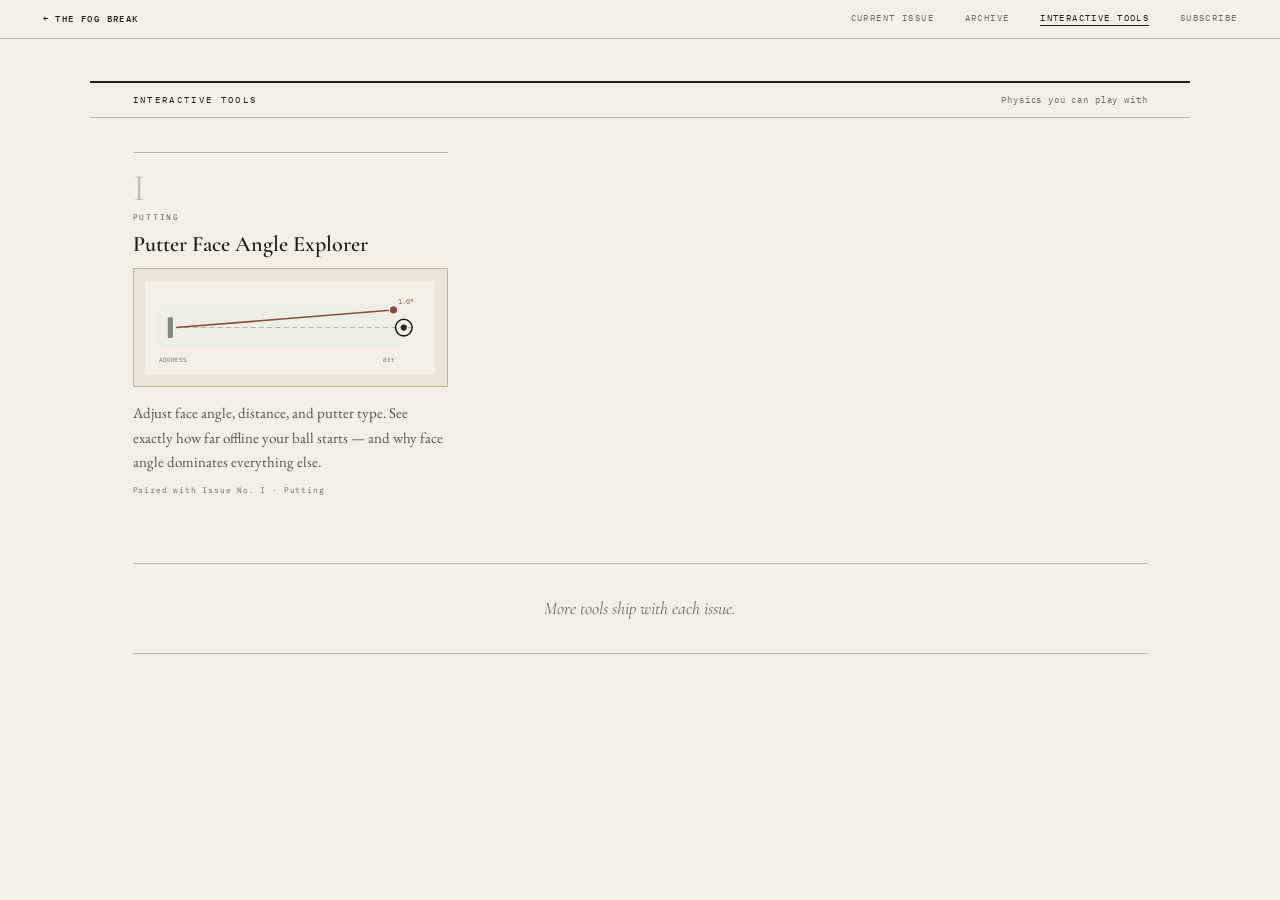
==== tools/index.html @ 0d7295c2 "Add all missing files: tools, favicon, netlify function" ====
<!DOCTYPE html>
<html lang="en">
<head>
<meta charset="UTF-8">
<meta name="viewport" content="width=device-width, initial-scale=1.0">
<title>Interactive Tools — The Fog Break</title>
<link rel="icon" type="image/svg+xml" href="/assets/favicon.svg">
<link href="https://fonts.googleapis.com/css2?family=Cormorant+Garamond:ital,wght@0,300;0,400;0,500;0,600;0,700;1,300;1,400;1,500&family=EB+Garamond:ital,wght@0,400;0,500;0,600;0,700;1,400;1,500&family=IBM+Plex+Mono:wght@300;400;500&display=swap" rel="stylesheet">
<style>
  :root {
    --ink: #1d1f1c;
    --parchment: #f3efe6;
    --cream: #eae5d8;
    --moss: #4a6348;
    --moss-soft: #dfe7dd;
    --rule: #bfb5a0;
    --caption: #736a5c;
  }
  * { margin: 0; padding: 0; box-sizing: border-box; }
  html { font-size: 17px; }
  body { background: var(--parchment); color: var(--ink); font-family: 'EB Garamond', 'Cormorant Garamond', Georgia, serif; -webkit-font-smoothing: antialiased; }

  .site-nav { display: flex; justify-content: space-between; align-items: center; padding: 0.7rem 2.5rem; border-bottom: 1px solid var(--rule); font-family: 'IBM Plex Mono', monospace; font-size: 0.52rem; letter-spacing: 0.16em; text-transform: uppercase; }
  .site-nav .nav-home { color: var(--ink); text-decoration: none; font-weight: 500; }
  .site-nav .nav-home:hover { color: var(--moss); }
  .site-nav .nav-links { display: flex; gap: 1.8rem; }
  .site-nav .nav-links a { color: var(--caption); text-decoration: none; transition: color 0.2s; }
  .site-nav .nav-links a.active { color: var(--ink); border-bottom: 1px solid var(--ink); padding-bottom: 2px; }
  .site-nav .nav-links a:hover { color: var(--moss); }

  .page-header {
    max-width: 1100px;
    margin: 2.5rem auto 0;
    padding: 0 2.5rem;
    border-top: 2px solid var(--ink);
    border-bottom: 1px solid var(--rule);
    padding-top: 0.6rem;
    padding-bottom: 0.6rem;
    display: flex;
    justify-content: space-between;
    align-items: baseline;
  }
  .page-header h1 { font-family: 'IBM Plex Mono', monospace; font-size: 0.55rem; letter-spacing: 0.25em; text-transform: uppercase; color: var(--ink); font-weight: 400; }
  .page-header .sub { font-family: 'IBM Plex Mono', monospace; font-size: 0.5rem; color: var(--caption); letter-spacing: 0.1em; }

  .tools-grid {
    max-width: 1100px;
    margin: 2rem auto 4rem;
    padding: 0 2.5rem;
    display: grid;
    grid-template-columns: repeat(3, 1fr);
    gap: 2rem;
  }

  .tool-card {
    border-top: 1px solid var(--rule);
    padding-top: 1rem;
    text-decoration: none;
    color: inherit;
    display: block;
    transition: border-color 0.25s;
  }
  .tool-card:hover { border-color: var(--moss); }
  .tool-card:hover .card-title { color: var(--moss); }

  .card-num { font-family: 'Cormorant Garamond', serif; font-weight: 300; font-size: 2.2rem; color: var(--rule); line-height: 1; margin-bottom: 0.3rem; }
  .card-topic { font-family: 'IBM Plex Mono', monospace; font-size: 0.48rem; letter-spacing: 0.22em; text-transform: uppercase; color: var(--moss); margin-bottom: 0.5rem; }
  .card-title { font-family: 'Cormorant Garamond', serif; font-weight: 600; font-size: 1.3rem; line-height: 1.25; margin-bottom: 0.6rem; color: var(--ink); transition: color 0.25s; }
  .card-preview { background: var(--cream); border: 1px solid var(--rule); padding: 0.7rem; margin: 0.6rem 0 0.8rem; }
  .card-preview svg { width: 100%; height: auto; display: block; }
  .card-excerpt { font-size: 0.88rem; line-height: 1.65; color: #555; margin-bottom: 0.6rem; }
  .card-meta { font-family: 'IBM Plex Mono', monospace; font-size: 0.48rem; letter-spacing: 0.1em; color: var(--caption); }

  .coming-soon { max-width: 1100px; margin: 0 auto 4rem; padding: 0 2.5rem; }
  .coming-soon-inner { border-top: 1px solid var(--rule); border-bottom: 1px solid var(--rule); padding: 2rem 0; text-align: center; font-family: 'Cormorant Garamond', serif; font-style: italic; font-size: 1.05rem; color: var(--caption); }

  @media (max-width: 768px) {
    .tools-grid { grid-template-columns: 1fr; }
    .site-nav { padding: 0.7rem 1rem; }
    .site-nav .nav-links { gap: 1rem; }
  }
</style>
</head>
<body>

<nav class="site-nav">
  <a href="/" class="nav-home">&larr; The Fog Break</a>
  <div class="nav-links">
    <a href="/">Current Issue</a>
    <a href="/#archive">Archive</a>
    <a href="/tools/" class="active">Interactive Tools</a>
    <a href="/#subscribe">Subscribe</a>
  </div>
</nav>

<div class="page-header">
  <h1>Interactive Tools</h1>
  <span class="sub">Physics you can play with</span>
</div>

<div class="tools-grid">

  <a href="/tools/putter-face-angle.html" class="tool-card">
    <div class="card-num">I</div>
    <div class="card-topic">Putting</div>
    <div class="card-title">Putter Face Angle Explorer</div>
    <div class="card-preview">
      <svg viewBox="0 0 280 90" xmlns="http://www.w3.org/2000/svg">
        <rect width="100%" height="100%" fill="#f3efe6"/>
        <rect x="10" y="25" width="240" height="40" fill="#e8efe6" opacity="0.5" rx="1"/>
        <line x1="30" y1="45" x2="260" y2="45" stroke="#bfb5a0" stroke-width="1" stroke-dasharray="5 3"/>
        <line x1="30" y1="45" x2="240" y2="28" stroke="#8b4a3f" stroke-width="1.5"/>
        <circle cx="250" cy="45" r="8" fill="none" stroke="#1d1f1c" stroke-width="1.5"/>
        <circle cx="250" cy="45" r="3" fill="#2a2a28"/>
        <circle cx="240" cy="28" r="4" fill="#8b4a3f" stroke="#fff" stroke-width="1"/>
        <rect x="22" y="35" width="5" height="20" rx="1" fill="#4a6348" opacity="0.7"/>
        <text x="244" y="22" font-family="'IBM Plex Mono',monospace" font-size="7" fill="#8b4a3f">1.0&deg;</text>
        <text x="14" y="78" font-family="'IBM Plex Mono',monospace" font-size="6" fill="#736a5c">ADDRESS</text>
        <text x="230" y="78" font-family="'IBM Plex Mono',monospace" font-size="6" fill="#736a5c">8ft</text>
      </svg>
    </div>
    <p class="card-excerpt">Adjust face angle, distance, and putter type. See exactly how far offline your ball starts &mdash; and why face angle dominates everything else.</p>
    <div class="card-meta">Paired with Issue No. I &middot; Putting</div>
  </a>

</div>

<div class="coming-soon">
  <div class="coming-soon-inner">More tools ship with each issue.</div>
</div>

</body>
</html>
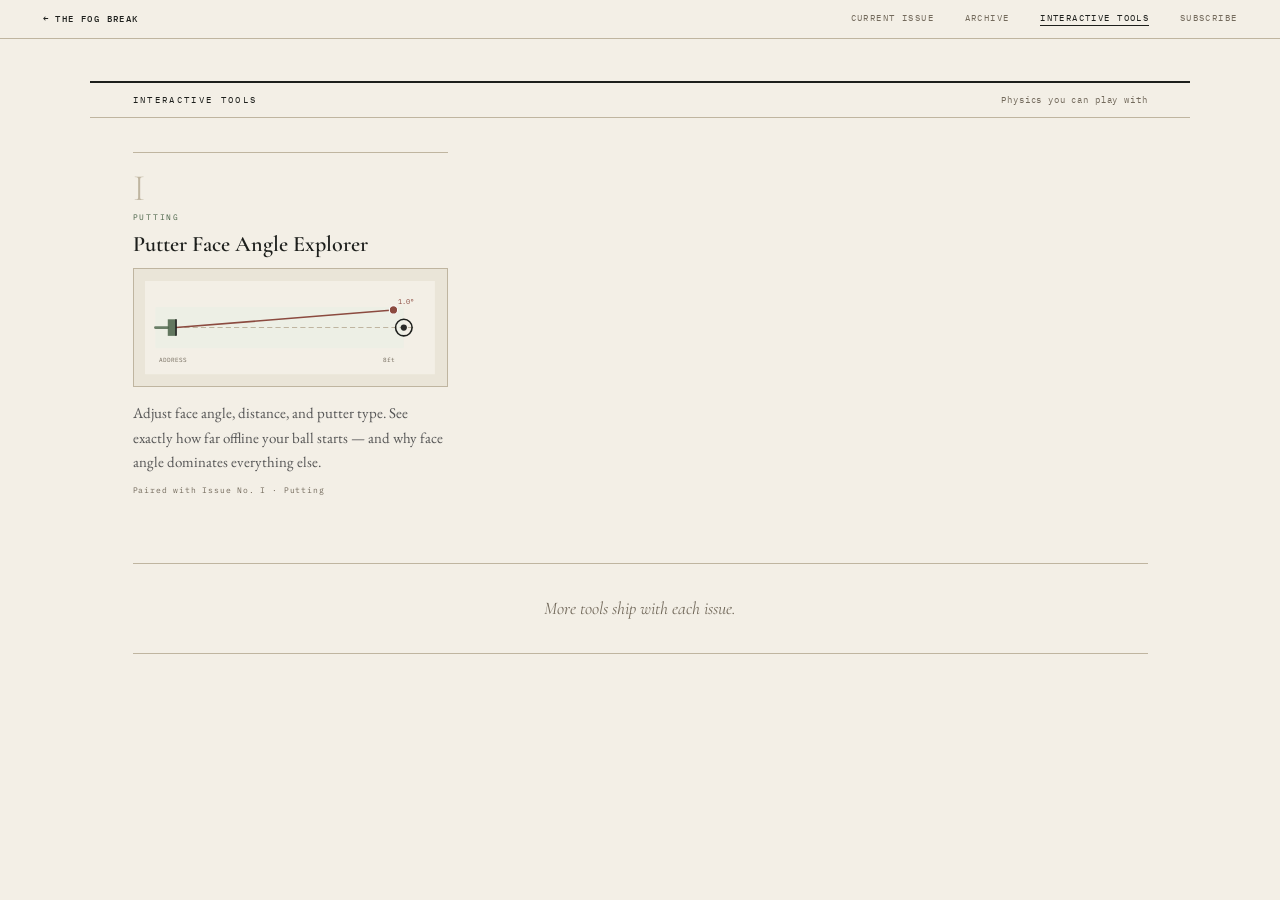
==== commit 0fa3aa2d: "Putter type silhouettes: blade/mallet/zero-torque with rotation" ====
--- a/tools/index.html
+++ b/tools/index.html
@@ -113,7 +113,10 @@
         <circle cx="250" cy="45" r="8" fill="none" stroke="#1d1f1c" stroke-width="1.5"/>
         <circle cx="250" cy="45" r="3" fill="#2a2a28"/>
         <circle cx="240" cy="28" r="4" fill="#8b4a3f" stroke="#fff" stroke-width="1"/>
-        <rect x="22" y="35" width="5" height="20" rx="1" fill="#4a6348" opacity="0.7"/>
+        <!-- blade putter top-down -->
+        <line x1="10" y1="45" x2="22" y2="45" stroke="#4a6348" stroke-width="2.5" stroke-linecap="round" opacity="0.8"/>
+        <rect x="22" y="37" width="8" height="16" fill="#4a6348" opacity="0.85"/>
+        <line x1="30" y1="37" x2="30" y2="53" stroke="#1d1f1c" stroke-width="1.5"/>
         <text x="244" y="22" font-family="'IBM Plex Mono',monospace" font-size="7" fill="#8b4a3f">1.0&deg;</text>
         <text x="14" y="78" font-family="'IBM Plex Mono',monospace" font-size="6" fill="#736a5c">ADDRESS</text>
         <text x="230" y="78" font-family="'IBM Plex Mono',monospace" font-size="6" fill="#736a5c">8ft</text>
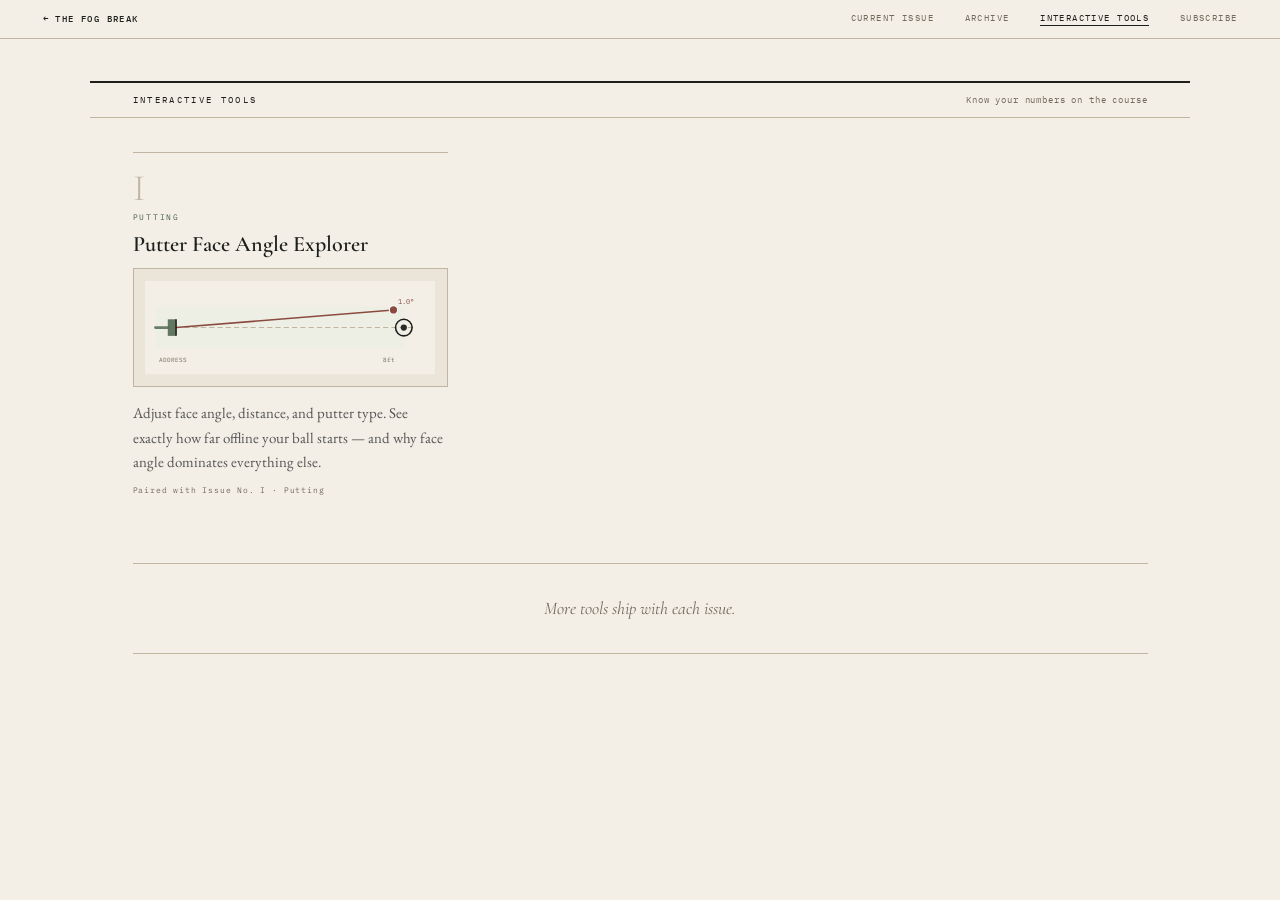
==== commit 2225e6db: "v2 article: font unification, site nav, tool link after Fig 1; homepage diagram update" ====
--- a/tools/index.html
+++ b/tools/index.html
@@ -95,7 +95,7 @@
 
 <div class="page-header">
   <h1>Interactive Tools</h1>
-  <span class="sub">Physics you can play with</span>
+  <span class="sub">Know your numbers on the course</span>
 </div>
 
 <div class="tools-grid">
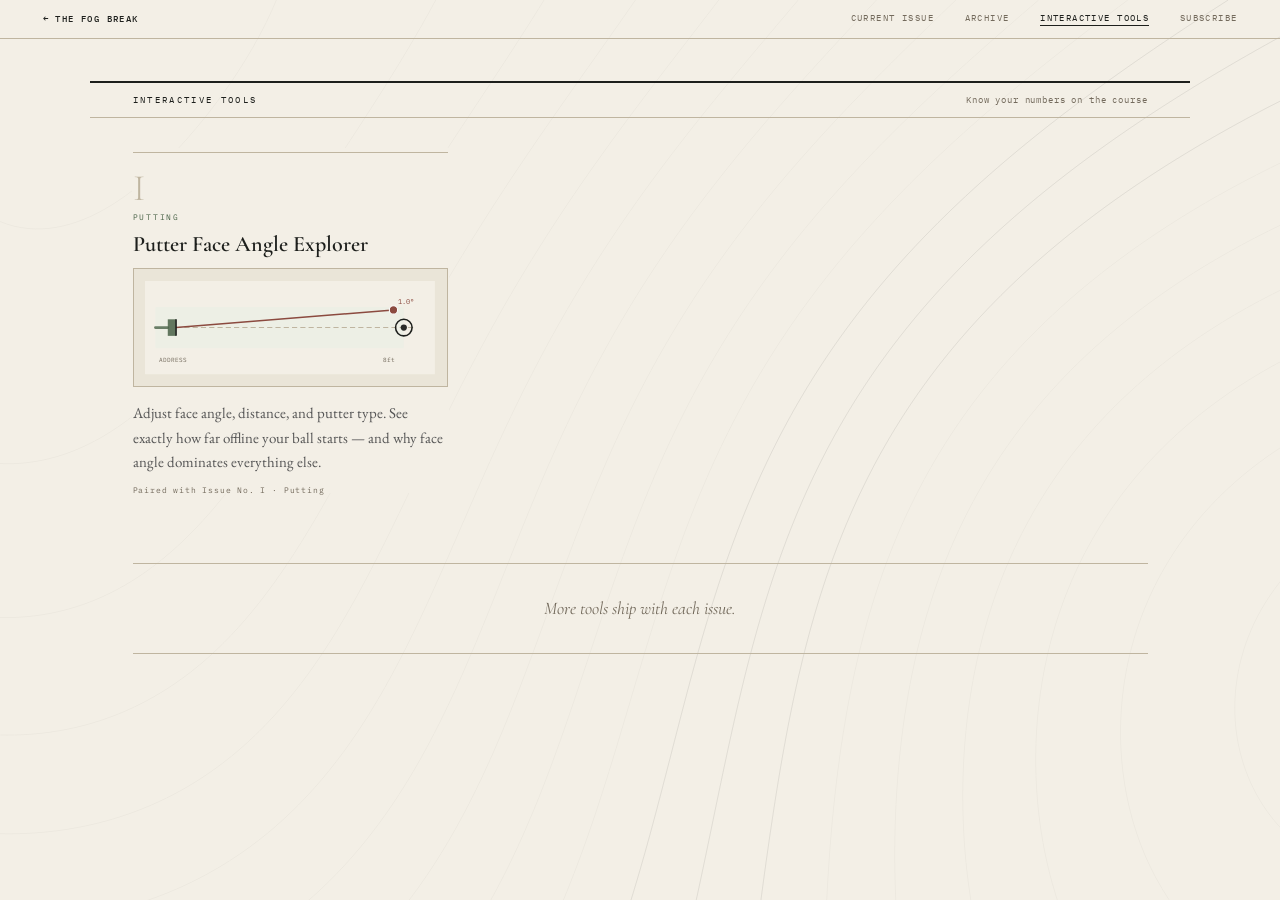
==== commit 6c5f2f27: "Issue No. I polish: topo ambient, motion vocab, tool physics, article pass - Add topo.js ambient con" ====
--- a/tools/index.html
+++ b/tools/index.html
@@ -6,6 +6,7 @@
 <title>Interactive Tools — The Fog Break</title>
 <link rel="icon" type="image/svg+xml" href="/assets/favicon.svg">
 <link href="https://fonts.googleapis.com/css2?family=Cormorant+Garamond:ital,wght@0,300;0,400;0,500;0,600;0,700;1,300;1,400;1,500&family=EB+Garamond:ital,wght@0,400;0,500;0,600;0,700;1,400;1,500&family=IBM+Plex+Mono:wght@300;400;500&display=swap" rel="stylesheet">
+<link rel="stylesheet" href="/assets/motion.css">
 <style>
   :root {
     --ink: #1d1f1c;
@@ -132,5 +133,6 @@
   <div class="coming-soon-inner">More tools ship with each issue.</div>
 </div>
 
+<script src="/assets/topo.js"></script>
 </body>
 </html>
--- a/assets/motion.css
+++ b/assets/motion.css
@@ -0,0 +1,129 @@
+/*
+ * Motion vocabulary — The Fog Break
+ * Six named gestures applied consistently across every page.
+ * Include after page-specific styles. Requires topo.js for the
+ * ink draw-on and margin-wake behaviours.
+ */
+
+/* ── 1. Underline reveal ─────────────────────────────────────────────────────
+   Left-to-right sweep at 280ms ease-out on nav links.
+   Applies to both the centred homepage nav and the top-bar site-nav. */
+
+.nav a,
+.nav-links a {
+  position: relative;
+  text-decoration: none;
+}
+
+.nav a::after,
+.nav-links a::after {
+  content: '';
+  position: absolute;
+  bottom: -2px;
+  left: 0;
+  width: 100%;
+  height: 1px;
+  background: var(--moss, #4a6348);
+  transform: scaleX(0);
+  transform-origin: left;
+  transition: transform 280ms ease-out;
+}
+
+/* Only active reveal on non-active links */
+.nav a:not(.active):hover::after,
+.nav-links a:not(.active):hover::after {
+  transform: scaleX(1);
+}
+
+
+/* ── 2. Paper lift ───────────────────────────────────────────────────────────
+   Cards and tool previews rise 3 px with a soft shadow.
+   Never scales — that's a web-app tic. */
+
+.article-card,
+.archive-card,
+.tool-card {
+  transition:
+    transform    220ms ease-out,
+    box-shadow   220ms ease-out,
+    border-color 250ms ease-out;
+}
+
+.article-card:hover,
+.archive-card:hover,
+.tool-card:hover {
+  transform:  translateY(-3px);
+  box-shadow: 0 6px 20px rgba(29, 31, 28, 0.09);
+}
+
+
+/* ── 3. Crosshair cursor ─────────────────────────────────────────────────────
+   Over any interactive diagram the cursor becomes a crosshair,
+   signalling "this is a tool, not a picture." */
+
+.viz-box,
+.viz-box svg,
+.article-figure,
+.article-figure svg,
+.card-preview svg,
+.hero-diagram svg {
+  cursor: crosshair;
+}
+
+
+/* ── 4. Ink draw-on ──────────────────────────────────────────────────────────
+   Article figures start invisible and rise into view on first scroll-entry.
+   topo.js adds .topo-fade on each .article-figure, then adds .topo-visible
+   via IntersectionObserver. Once. Never on re-entry. */
+
+.article-figure.topo-fade {
+  opacity: 0;
+  transform: translateY(10px);
+  transition: opacity 700ms ease-out, transform 700ms ease-out;
+}
+
+.article-figure.topo-fade.topo-visible {
+  opacity: 1;
+  transform: translateY(0);
+}
+
+
+/* ── 5. Knob snap feedback ───────────────────────────────────────────────────
+   Sliders get a smooth accent-colour thumb and track — visual polish
+   that pairs with the JS snap-to-preset behaviour in the tool pages. */
+
+input[type="range"] {
+  accent-color: var(--moss, #4a6348);
+}
+
+input[type="range"]::-webkit-slider-thumb {
+  transition: box-shadow 120ms ease-out;
+}
+
+input[type="range"]:focus::-webkit-slider-thumb {
+  box-shadow: 0 0 0 3px rgba(74, 99, 72, 0.2);
+}
+
+
+/* ── 6. Margin wake ──────────────────────────────────────────────────────────
+   The topo canvas fades from its base opacity to a slightly higher value
+   when the cursor is active. topo.js handles this via canvas alpha;
+   no additional CSS needed here. */
+
+
+/* ── Topo canvas stacking ────────────────────────────────────────────────────
+   The canvas sits at z-index:0 (position:fixed). Without explicit z-index on
+   content, the CSS stacking order places positioned z-index:0 elements ABOVE
+   non-positioned static elements — meaning the canvas would paint over page
+   content. Fix: elevate all direct body children (except the canvas) to
+   z-index:1 so they reliably render above the canvas on every page. */
+
+#topo-canvas {
+  position: fixed !important;
+  z-index: 0 !important;
+}
+
+body > *:not(#topo-canvas) {
+  position: relative;
+  z-index: 1;
+}
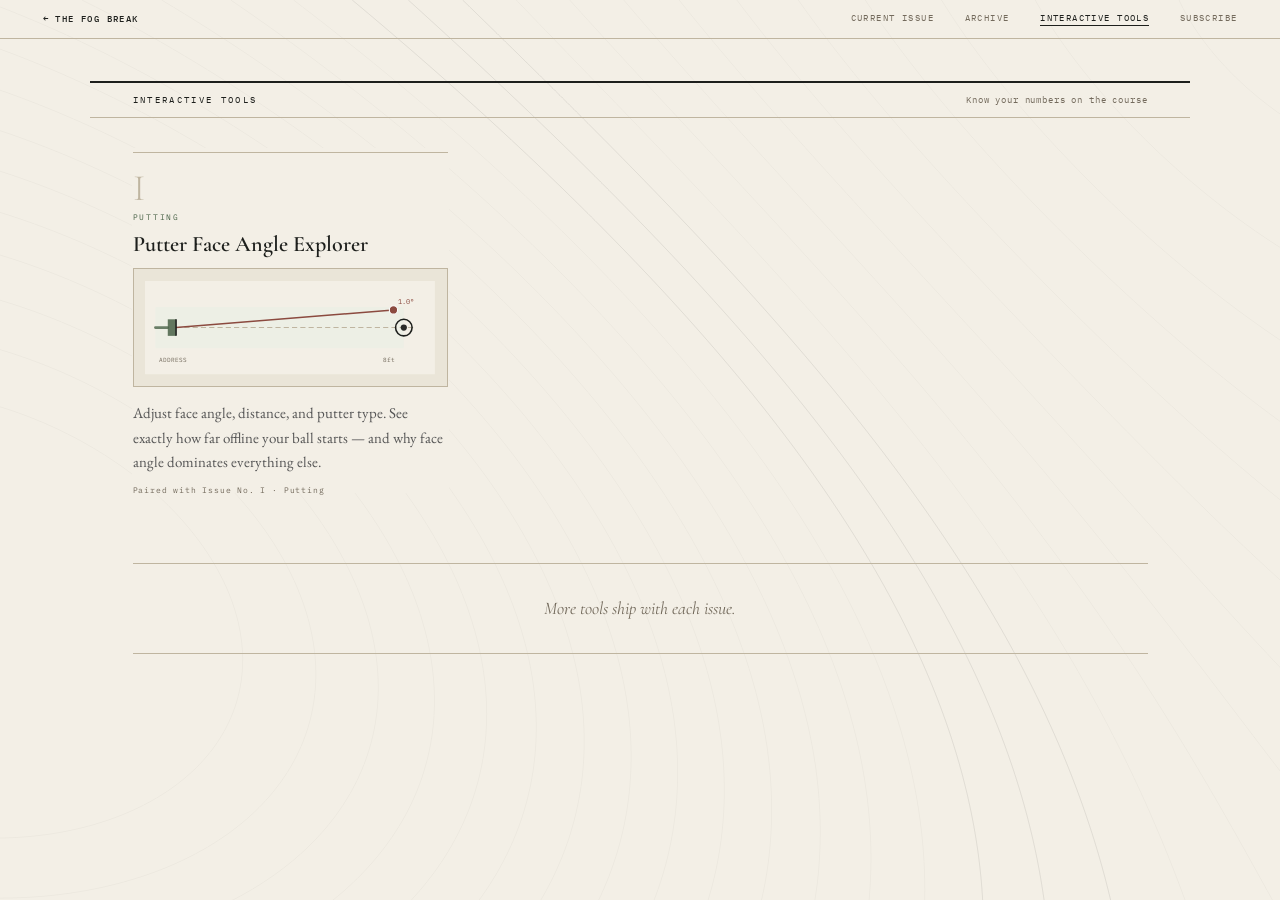
==== commit 607d3437: "SEO + AI-discoverability pass for Issue No. I Add meta descriptions, canonical URLs, Open Graph / Tw" ====
--- a/tools/index.html
+++ b/tools/index.html
@@ -4,6 +4,25 @@
 <meta charset="UTF-8">
 <meta name="viewport" content="width=device-width, initial-scale=1.0">
 <title>Interactive Tools — The Fog Break</title>
+<meta name="description" content="Interactive physics tools from The Fog Break. Explore face angle, gear effect, and impact-ratio behavior in putters with the same equations we use in our articles.">
+<meta name="keywords" content="golf physics tools, putter face angle calculator, golf interactive tools, putting simulator, face angle visualizer">
+<meta name="robots" content="index,follow">
+<link rel="canonical" href="https://thefogbreak.com/tools/">
+
+<meta property="og:type" content="website">
+<meta property="og:site_name" content="The Fog Break">
+<meta property="og:title" content="Interactive Physics Tools — The Fog Break">
+<meta property="og:description" content="Explore golf physics hands-on. Same equations as the articles, with sliders.">
+<meta property="og:url" content="https://thefogbreak.com/tools/">
+<meta property="og:image" content="https://thefogbreak.com/assets/og-default.png">
+<meta property="og:image:width" content="1200">
+<meta property="og:image:height" content="630">
+
+<meta name="twitter:card" content="summary_large_image">
+<meta name="twitter:title" content="Interactive Physics Tools — The Fog Break">
+<meta name="twitter:description" content="Explore golf physics hands-on. Same equations as the articles, with sliders.">
+<meta name="twitter:image" content="https://thefogbreak.com/assets/og-default.png">
+
 <link rel="icon" type="image/svg+xml" href="/assets/favicon.svg">
 <link href="https://fonts.googleapis.com/css2?family=Cormorant+Garamond:ital,wght@0,300;0,400;0,500;0,600;0,700;1,300;1,400;1,500&family=EB+Garamond:ital,wght@0,400;0,500;0,600;0,700;1,400;1,500&family=IBM+Plex+Mono:wght@300;400;500&display=swap" rel="stylesheet">
 <link rel="stylesheet" href="/assets/motion.css">
